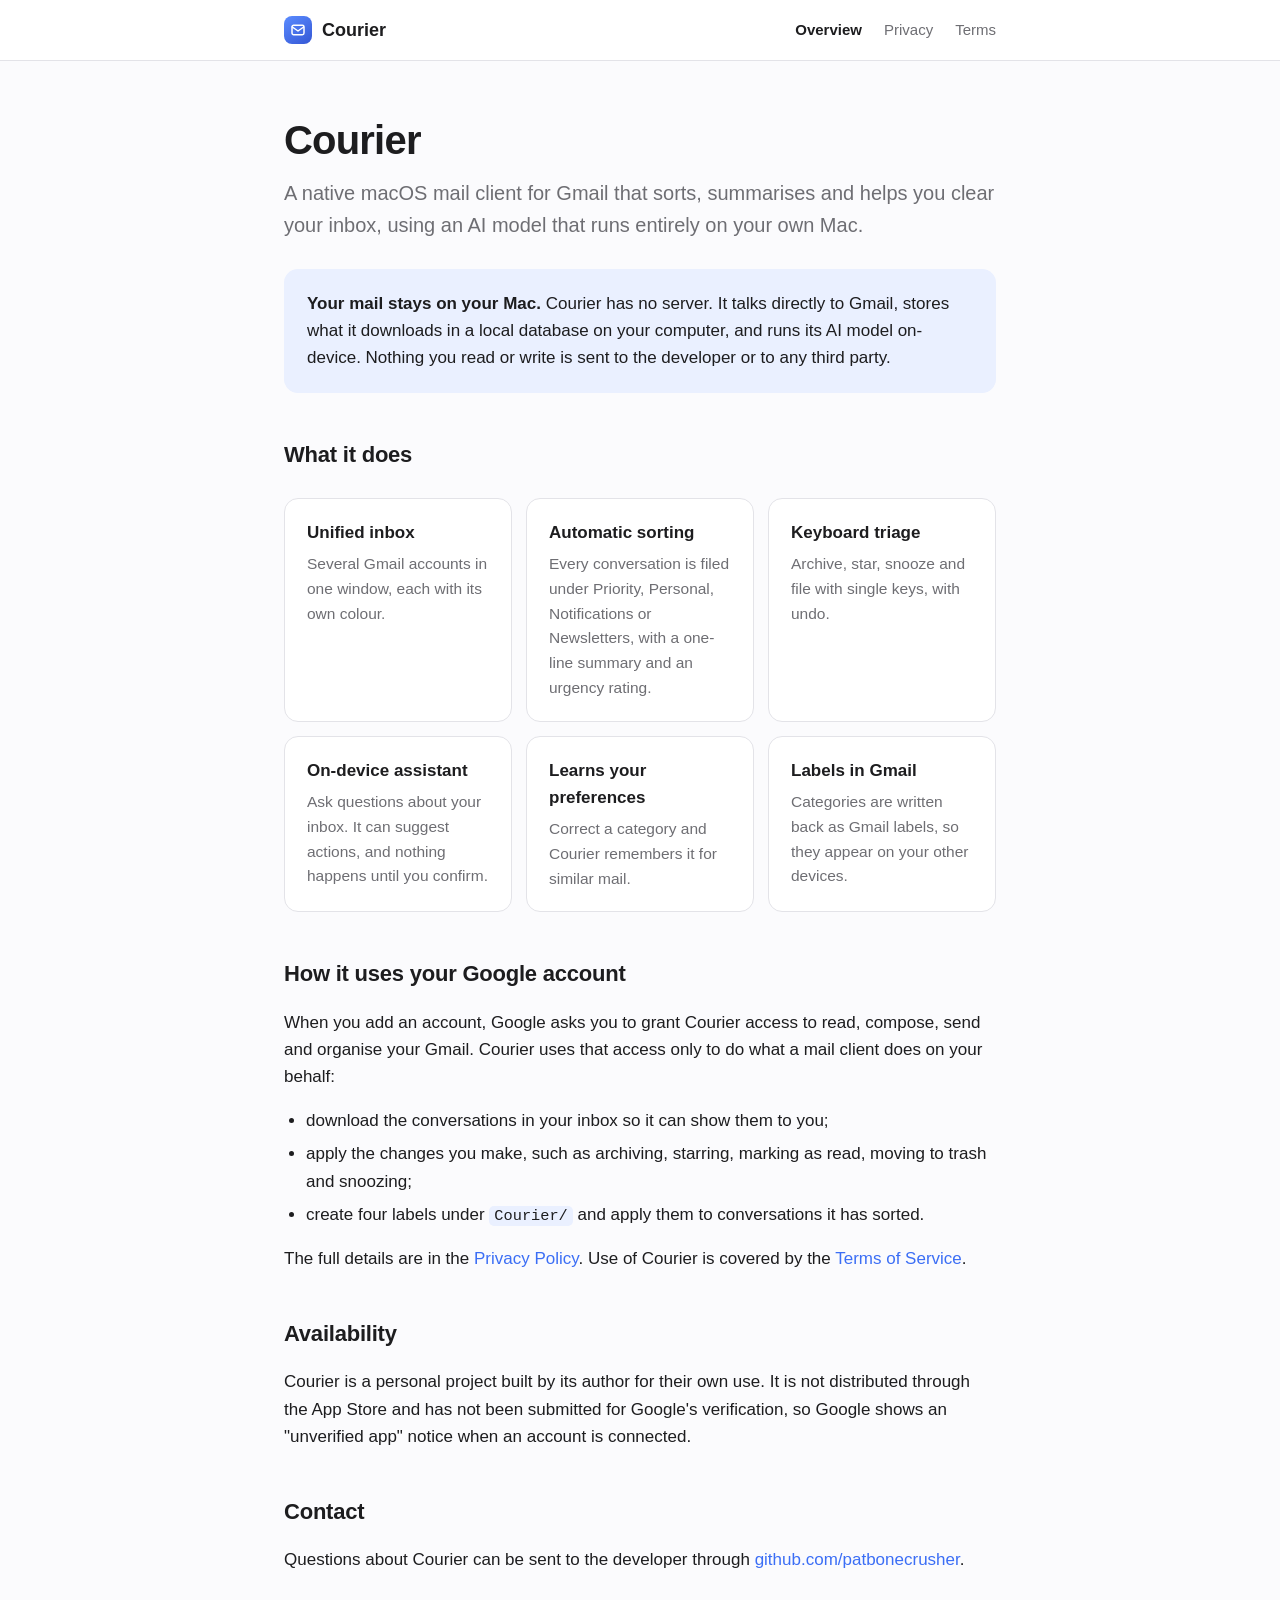
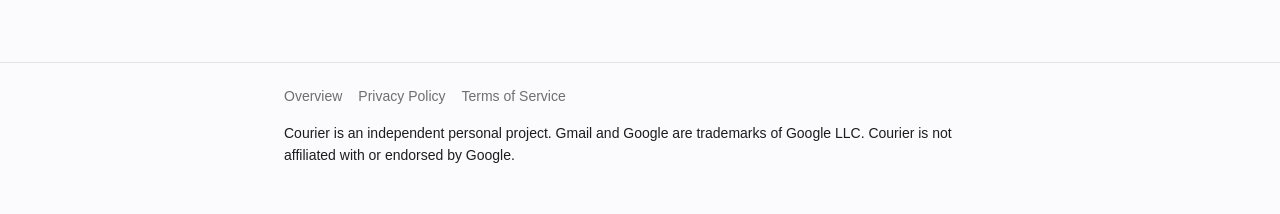
==== docs/index.html @ e320a337 "Courier public site: home, privacy policy, terms, Pages workflow Co-Authored-By: Claude Fable 5.1 <n" ====
<!doctype html>
<html lang="en">
<head>
<meta charset="utf-8">
<meta name="viewport" content="width=device-width, initial-scale=1">
<title>Courier: a private, on-device mail client for Gmail</title>
<meta name="description" content="Courier is a native macOS mail client for Gmail with on-device AI sorting. Your mail never leaves your Mac.">
<link rel="stylesheet" href="style.css">
</head>
<body>
<header class="site"><div class="inner">
  <a class="brand" href="./"><span class="mark"><svg viewBox="0 0 24 24" fill="none" stroke="#fff" stroke-width="2.2" stroke-linecap="round" stroke-linejoin="round"><rect x="3" y="5" width="18" height="14" rx="2.5"/><path d="m3.5 7.5 8.5 6 8.5-6"/></svg></span>Courier</a>
  <nav><a href="./" aria-current="page">Overview</a><a href="privacy.html">Privacy</a><a href="terms.html">Terms</a></nav>
</div></header>
<main>

<h1>Courier</h1>
<p class="lede">A native macOS mail client for Gmail that sorts, summarises and helps you clear your inbox, using an AI model that runs entirely on your own Mac.</p>

<div class="card accent">
  <p><strong>Your mail stays on your Mac.</strong> Courier has no server. It talks directly to Gmail, stores what it downloads in a local database on your computer, and runs its AI model on-device. Nothing you read or write is sent to the developer or to any third party.</p>
</div>

<h2>What it does</h2>
<div class="grid">
  <div class="card"><h3>Unified inbox</h3><p>Several Gmail accounts in one window, each with its own colour.</p></div>
  <div class="card"><h3>Automatic sorting</h3><p>Every conversation is filed under Priority, Personal, Notifications or Newsletters, with a one-line summary and an urgency rating.</p></div>
  <div class="card"><h3>Keyboard triage</h3><p>Archive, star, snooze and file with single keys, with undo.</p></div>
  <div class="card"><h3>On-device assistant</h3><p>Ask questions about your inbox. It can suggest actions, and nothing happens until you confirm.</p></div>
  <div class="card"><h3>Learns your preferences</h3><p>Correct a category and Courier remembers it for similar mail.</p></div>
  <div class="card"><h3>Labels in Gmail</h3><p>Categories are written back as Gmail labels, so they appear on your other devices.</p></div>
</div>

<h2>How it uses your Google account</h2>
<p>When you add an account, Google asks you to grant Courier access to read, compose, send and organise your Gmail. Courier uses that access only to do what a mail client does on your behalf:</p>
<ul>
  <li>download the conversations in your inbox so it can show them to you;</li>
  <li>apply the changes you make, such as archiving, starring, marking as read, moving to trash and snoozing;</li>
  <li>create four labels under <code>Courier/</code> and apply them to conversations it has sorted.</li>
</ul>
<p>The full details are in the <a href="privacy.html">Privacy Policy</a>. Use of Courier is covered by the <a href="terms.html">Terms of Service</a>.</p>

<h2>Availability</h2>
<p>Courier is a personal project built by its author for their own use. It is not distributed through the App Store and has not been submitted for Google's verification, so Google shows an "unverified app" notice when an account is connected.</p>

<h2>Contact</h2>
<p>Questions about Courier can be sent to the developer through <a href="https://github.com/patbonecrusher">github.com/patbonecrusher</a>.</p>

</main>
<footer class="site"><div class="inner">
  <a href="./">Overview</a><a href="privacy.html">Privacy Policy</a><a href="terms.html">Terms of Service</a>
  <p>Courier is an independent personal project. Gmail and Google are trademarks of Google LLC. Courier is not affiliated with or endorsed by Google.</p>
</div></footer>
</body>
</html>
---- docs/style.css ----
:root {
  --bg: #fbfbfd;
  --surface: #ffffff;
  --text: #1d1d1f;
  --muted: #6e6e73;
  --line: #e3e3e8;
  --accent: #3b6ef5;
  --accent-soft: #eaf0ff;
}
@media (prefers-color-scheme: dark) {
  :root {
    --bg: #0f1012;
    --surface: #18191c;
    --text: #f2f2f4;
    --muted: #9a9aa2;
    --line: #2a2b30;
    --accent: #7ea2ff;
    --accent-soft: #1b2440;
  }
}
* { box-sizing: border-box; }
html { -webkit-text-size-adjust: 100%; }
body {
  margin: 0;
  background: var(--bg);
  color: var(--text);
  font: 17px/1.6 -apple-system, BlinkMacSystemFont, "SF Pro Text", "Helvetica Neue", Arial, sans-serif;
}
a { color: var(--accent); text-decoration: none; }
a:hover { text-decoration: underline; }
header.site {
  border-bottom: 1px solid var(--line);
  background: var(--surface);
}
header.site .inner, main, footer.site .inner {
  max-width: 760px;
  margin: 0 auto;
  padding: 0 24px;
}
header.site .inner {
  display: flex;
  align-items: center;
  justify-content: space-between;
  height: 60px;
}
.brand {
  display: flex;
  align-items: center;
  gap: 10px;
  font-weight: 650;
  font-size: 18px;
  color: var(--text);
}
.brand:hover { text-decoration: none; }
.mark {
  width: 28px; height: 28px;
  border-radius: 8px;
  background: linear-gradient(145deg, #5b8cff, #3457d5);
  display: grid; place-items: center;
}
.mark svg { width: 16px; height: 16px; }
nav a { margin-left: 22px; font-size: 15px; color: var(--muted); }
nav a[aria-current="page"] { color: var(--text); font-weight: 600; }
main { padding-top: 56px; padding-bottom: 72px; }
h1 { font-size: 40px; line-height: 1.15; letter-spacing: -0.02em; margin: 0 0 14px; }
h2 { font-size: 22px; letter-spacing: -0.01em; margin: 44px 0 10px; }
h3 { font-size: 17px; margin: 26px 0 6px; }
p, li { color: var(--text); }
.lede { font-size: 20px; color: var(--muted); margin: 0 0 28px; }
.meta { color: var(--muted); font-size: 15px; margin: 0 0 32px; }
ul { padding-left: 22px; }
li { margin: 6px 0; }
.card {
  background: var(--surface);
  border: 1px solid var(--line);
  border-radius: 14px;
  padding: 20px 22px;
  margin: 22px 0;
}
.card.accent { background: var(--accent-soft); border-color: transparent; }
.card p:first-child { margin-top: 0; }
.card p:last-child { margin-bottom: 0; }
.grid {
  display: grid;
  grid-template-columns: repeat(auto-fit, minmax(220px, 1fr));
  gap: 14px;
  margin: 26px 0;
}
.grid .card { margin: 0; }
.grid h3 { margin-top: 0; }
.grid p { color: var(--muted); font-size: 15.5px; margin: 0; }
table { width: 100%; border-collapse: collapse; margin: 18px 0; font-size: 16px; }
th, td { text-align: left; vertical-align: top; padding: 10px 12px; border-bottom: 1px solid var(--line); }
th { color: var(--muted); font-weight: 600; font-size: 14px; }
code { font: 0.9em ui-monospace, "SF Mono", Menlo, monospace; background: var(--accent-soft); padding: 1px 5px; border-radius: 5px; }
footer.site { border-top: 1px solid var(--line); }
footer.site .inner { padding-top: 22px; padding-bottom: 34px; color: var(--muted); font-size: 14px; }
footer.site a { color: var(--muted); margin-right: 16px; }
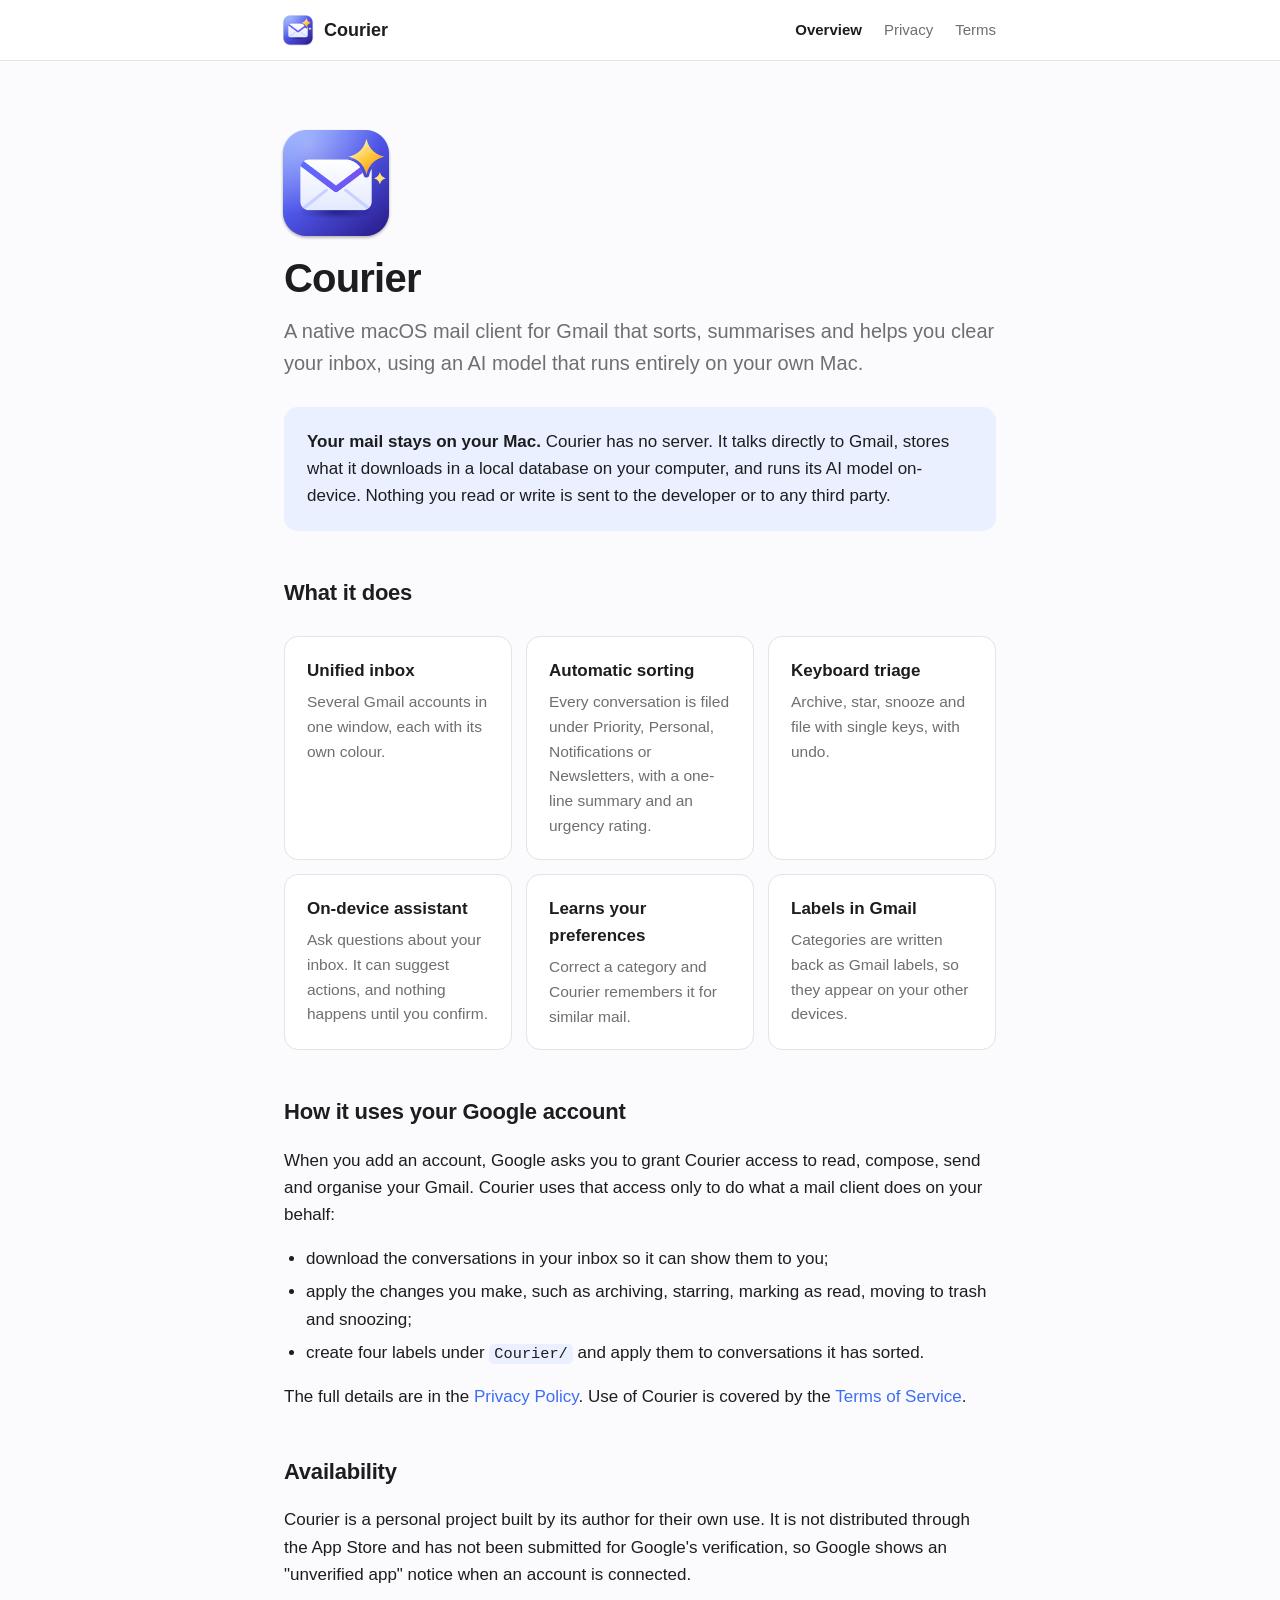
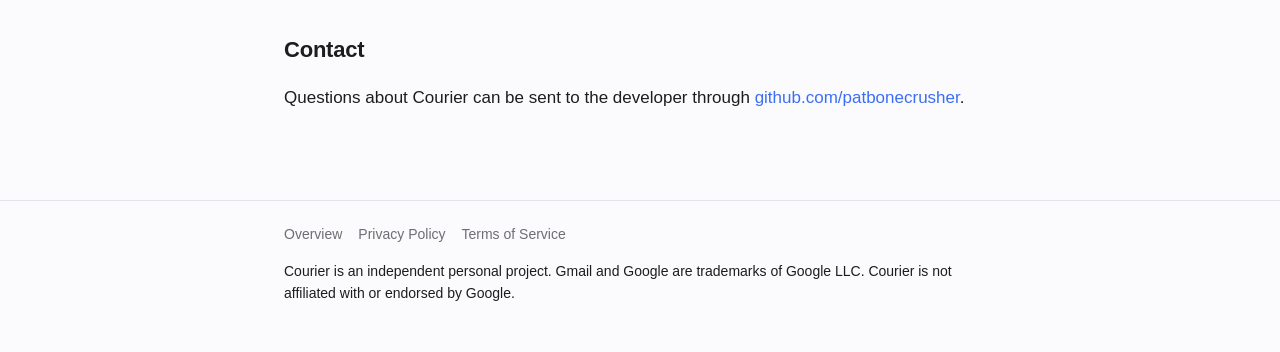
==== commit f19167e8: "Add Courier icon: favicon, header mark, hero, and social card Co-Authored-By: Claude Fable 5.1 <nore" ====
--- a/docs/index.html
+++ b/docs/index.html
@@ -5,15 +5,25 @@
 <meta name="viewport" content="width=device-width, initial-scale=1">
 <title>Courier: a private, on-device mail client for Gmail</title>
 <meta name="description" content="Courier is a native macOS mail client for Gmail with on-device AI sorting. Your mail never leaves your Mac.">
+<link rel="icon" href="icon.svg" type="image/svg+xml">
+<link rel="icon" href="icon-32.png" sizes="32x32" type="image/png">
+<link rel="apple-touch-icon" href="icon-180.png">
+<meta property="og:type" content="website">
+<meta property="og:site_name" content="Courier">
+<meta property="og:title" content="Courier: a private, on-device mail client for Gmail">
+<meta property="og:description" content="Courier is a native macOS mail client for Gmail with on-device AI sorting. Your mail never leaves your Mac.">
+<meta property="og:image" content="https://patbonecrusher.github.io/courier-site/social-card.png">
+<meta name="twitter:card" content="summary_large_image">
 <link rel="stylesheet" href="style.css">
 </head>
 <body>
 <header class="site"><div class="inner">
-  <a class="brand" href="./"><span class="mark"><svg viewBox="0 0 24 24" fill="none" stroke="#fff" stroke-width="2.2" stroke-linecap="round" stroke-linejoin="round"><rect x="3" y="5" width="18" height="14" rx="2.5"/><path d="m3.5 7.5 8.5 6 8.5-6"/></svg></span>Courier</a>
+  <a class="brand" href="./"><img class="mark" src="icon-64.png" alt="" width="36" height="36">Courier</a>
   <nav><a href="./" aria-current="page">Overview</a><a href="privacy.html">Privacy</a><a href="terms.html">Terms</a></nav>
 </div></header>
 <main>
 
+<img class="hero-icon" src="icon-512.png" alt="Courier app icon" width="132" height="132">
 <h1>Courier</h1>
 <p class="lede">A native macOS mail client for Gmail that sorts, summarises and helps you clear your inbox, using an AI model that runs entirely on your own Mac.</p>
 
--- a/docs/style.css
+++ b/docs/style.css
@@ -52,13 +52,8 @@
   color: var(--text);
 }
 .brand:hover { text-decoration: none; }
-.mark {
-  width: 28px; height: 28px;
-  border-radius: 8px;
-  background: linear-gradient(145deg, #5b8cff, #3457d5);
-  display: grid; place-items: center;
-}
-.mark svg { width: 16px; height: 16px; }
+.mark { width: 36px; height: 36px; display: block; margin: 0 -2px 0 -4px; }
+.hero-icon { display: block; margin: 0 0 6px -14px; }
 nav a { margin-left: 22px; font-size: 15px; color: var(--muted); }
 nav a[aria-current="page"] { color: var(--text); font-weight: 600; }
 main { padding-top: 56px; padding-bottom: 72px; }
